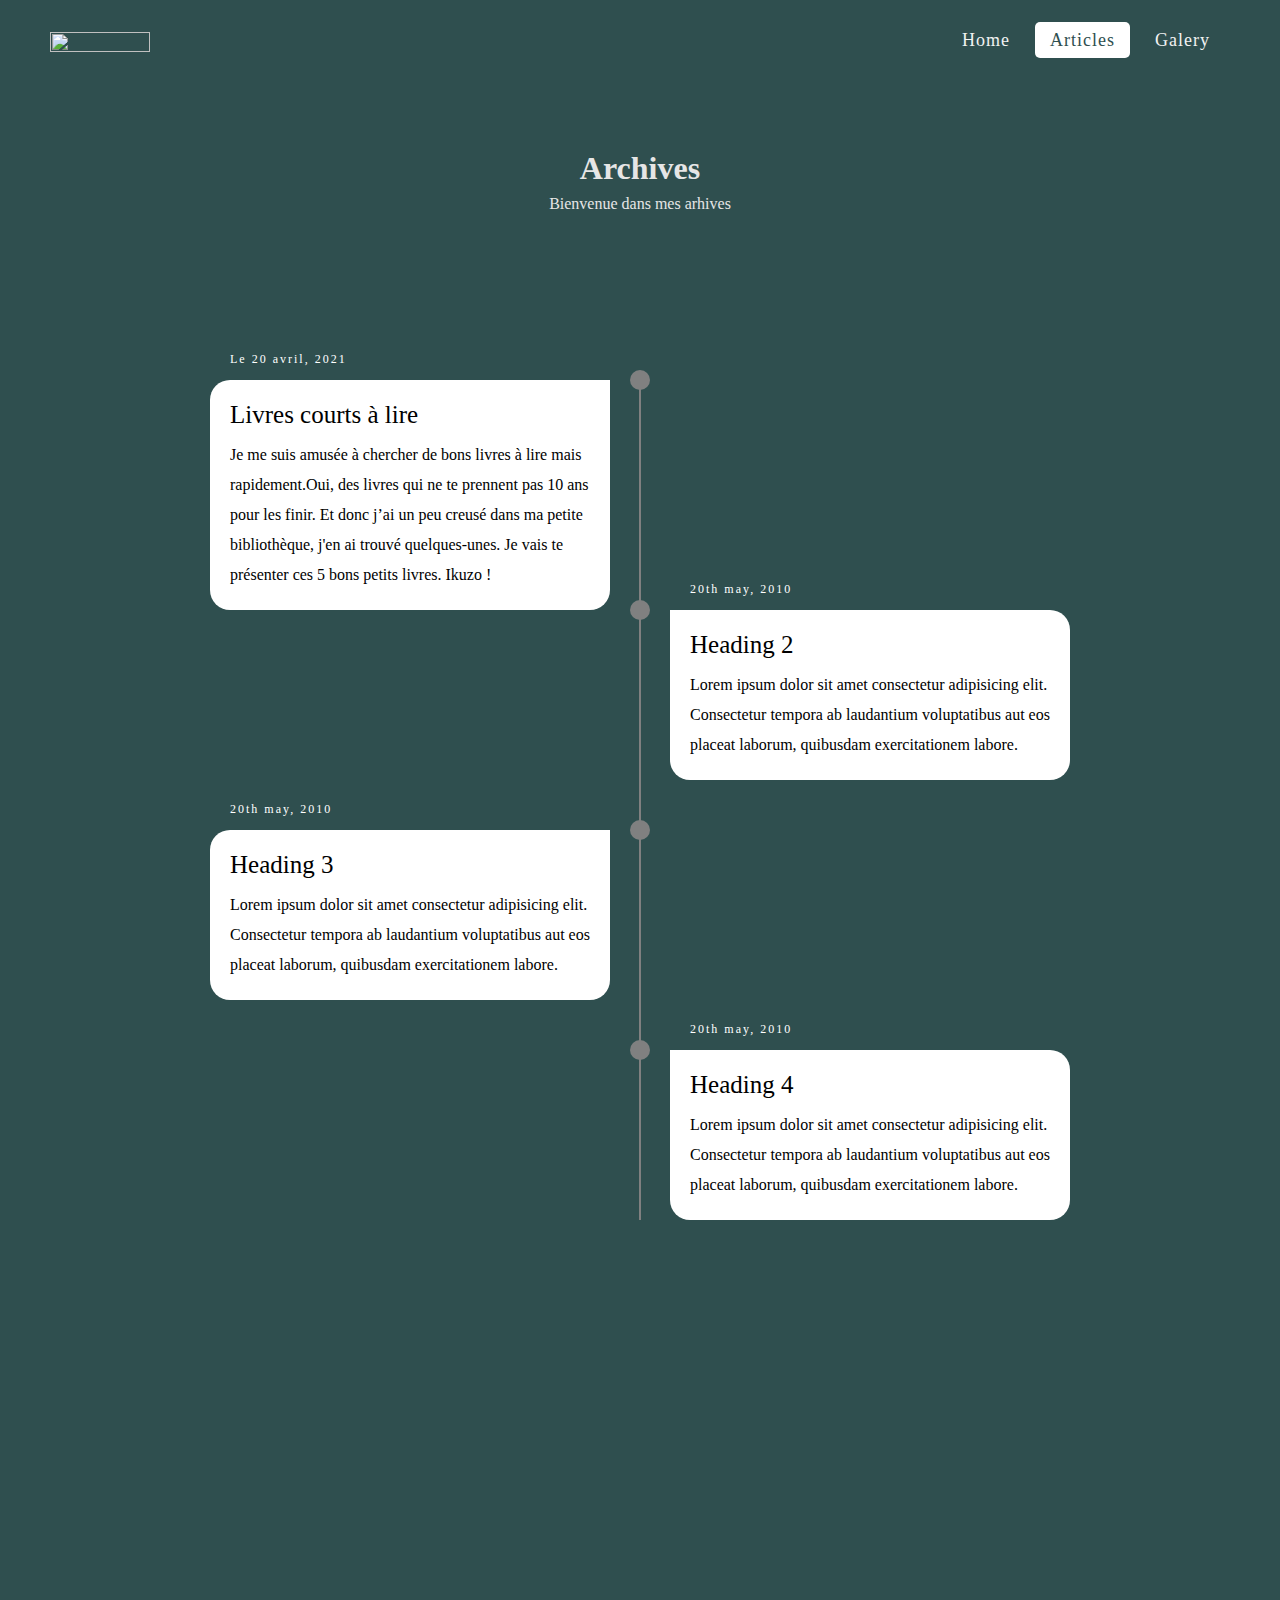
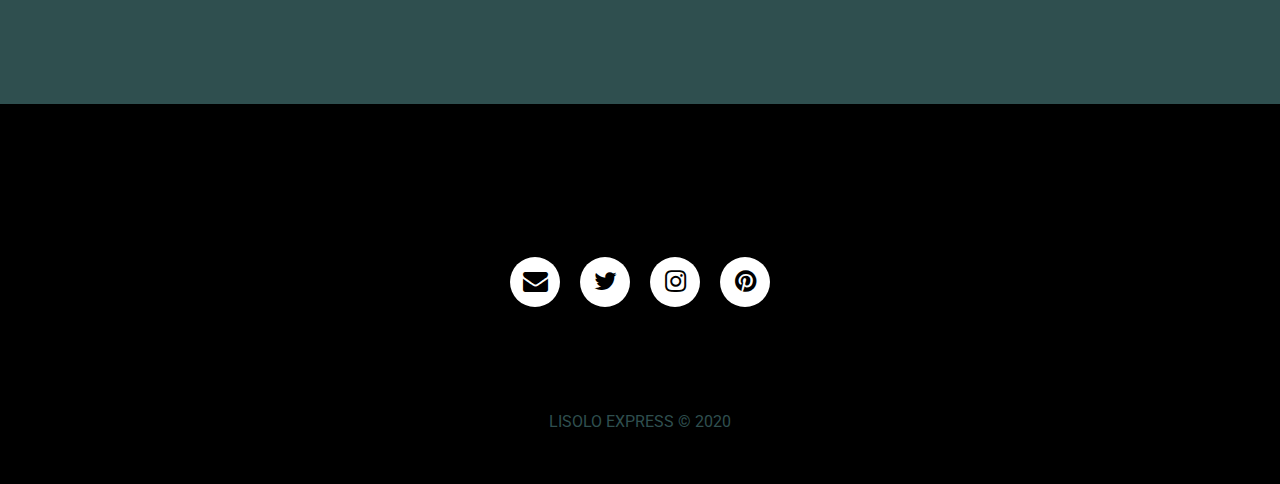
==== article.html @ f115fb44 "Add files via upload" ====
<!DOCTYPE html>
<html lang="en">
<head>
    <meta charset="UTF-8">
    <title>Archives</title>
    <link rel="stylesheet" href="article.css">
    <link rel="stylesheet" type="text/js" href="script.js">
    <link rel="stylesheet" type="text/js" href="article.js">
    <link rel="stylesheet" href="https://cdnjs.cloudflare.com/ajax/libs/font-awesome/4.7.0/css/font-awesome.min.css">
    <link rel="icon" type="image/png" sizes="16x16" href="logo4.png">
    <script src="https://kit.fontawesome.com/c1c1c878f5.js" crossorigin="anonymous"></script>
    <meta http-equiv="X-UA-compatible" content="ie-edge">
    <meta name="viewport" content="width=device-width, initial-scale=1.0"> 

</head>

<body>

<nav>
      <div class="logo"><a href="index.html"><img src="logo.png"></a></div>
      <input type="checkbox" id="click">
      <label for="click" class="menu-btn">
        <i class="fas fa-bars"></i>
      </label>
      <ul>
        <li><a href="index.html">Home</a></li>
        <li><a class="active" href="">Articles</a></li>
        <li><a href="gallery.html">Galery</a></li>

      </ul>
</nav>
 
<div class="top-section">
    <h1>Archives</h1>
    <p>Bienvenue dans mes arhives</p>
</div>



  <div class="container">
  <div class="timeline">
    <ul>
      <a class="sujet" href="article1.html">
        <li>
        <div class="timeline-content">
          <h3 class="date">Le 20 avril, 2021</h3>
          <h1>Livres courts à lire</h1>
          <p>Je me suis amusée à chercher de bons livres à lire mais rapidement.Oui, des livres qui ne te prennent pas 10 ans pour les finir. Et donc j’ai un peu creusé dans ma petite bibliothèque, j'en ai trouvé quelques-unes. Je vais te présenter ces 5 bons petits livres. Ikuzo !</p>
        </div>
      </li>
      </a>
      
      <li>
        <div class="timeline-content">
          <h3 class="date">20th may, 2010</h3>
          <h1>Heading 2</h1>
          <p>Lorem ipsum dolor sit amet consectetur adipisicing elit. Consectetur tempora ab laudantium voluptatibus aut eos placeat laborum, quibusdam exercitationem labore.</p>
        </div>
      </li>
      <li>
        <div class="timeline-content">
          <h3 class="date">20th may, 2010</h3>
          <h1>Heading 3</h1>
          <p>Lorem ipsum dolor sit amet consectetur adipisicing elit. Consectetur tempora ab laudantium voluptatibus aut eos placeat laborum, quibusdam exercitationem labore.</p>
        </div>
      </li>
      <li>
        <div class="timeline-content">
          <h3 class="date">20th may, 2010</h3>
          <h1>Heading 4</h1>
          <p>Lorem ipsum dolor sit amet consectetur adipisicing elit. Consectetur tempora ab laudantium voluptatibus aut eos placeat laborum, quibusdam exercitationem labore.</p>
        </div>
      </li>
    </ul>
  </div>
</div>








  </div>



</div>



<footer>
  <div class="social-menu">
        <ul class="social">
          <li class="reseau"><a class="net" href=""><i class="fa fa-envelope"></i></a></li> 
          <li class="reseau"><a class="net" href=""><i class="fa fa-twitter"></i></a></li> 
          <li class="reseau"><a class="net" href=""><i class="fa fa-instagram"></i></a></li> 
          <li class="reseau"><a class="net" href=""><i class="fa fa-pinterest"></i></a></li>
        </ul> 
   </div>
      <p>LISOLO EXPRESS &copy; 2020</p>
</footer>


</body>
</html>
---- article.css ----
@import url('https://fonts.googleapis.com/css?family=Roboto');
@import url('https://fonts.googleapis.com/css2?family=Poppins:wght@200;300;400;500;600;700&display=swap');
@import url('htpps://fonts.googleapis.com/css?family=Pacifico');
@import url("https://fonts.googleapis.com/css2?family=Montserrat:wght@300;500&display=swap");


* {
  box-sizing: border-box;
  margin: 0;
  padding: 0;
}


body {
	background-color: #2F4F4F; 
	overflow-x: hidden; 
	-webkit-font-smoothing: antialiased; 
  line-height: 1.5;
  font-weight: 400;
  color: #ffffff;
	margin: 0;
	padding: 0;
}

img {
    height: 100%;
    width: 100%;
}

nav{
  display: flex;
  height: 80px;
  width: 100%;
  background: #2F4F4F; 
  align-items: center;
  justify-content: space-between;
  padding: 0 50px 0 50px;
  flex-wrap: wrap;
}
nav .logo{
    background-color: #2F4F4F;
    overflow: hidden;
    justify-content: space-between;
}
nav .logo img{
    float: left;
    margin-top: 10px;
    width: 100px;
}
nav ul{
  display: flex;
  flex-wrap: wrap;
  list-style: none;
}
nav ul li{
  margin: 0 5px;
}
nav ul li a{
  color: #f2f2f2;
  text-decoration: none;
  font-size: 18px;
  font-weight: 500;
  padding: 8px 15px;
  border-radius: 5px;
  letter-spacing: 1px;
  transition: all 0.3s ease;
}
nav ul li a.active,
nav ul li a:hover{
  color: #2F4F4F; 
  background: #fff;
}
nav .menu-btn i{
  color: #fff;
  font-size: 22px;
  cursor: pointer;
  display: none;
}
input[type="checkbox"]{
  display: none;
}
@media (max-width: 1000px){
  nav{
    padding: 0 40px 0 50px;
  }
}
@media (max-width: 920px) {
  nav .menu-btn i{
    display: block;
  }
  #click:checked ~ .menu-btn i:before{
    content: "\f00d";
  }
  nav ul{
    position: fixed;
    top: 80px;
    left: -100%;
    background: #2F4F4F; 
    height: 100vh;
    width: 100%;
    text-align: center;
    display: block;
    transition: all 0.3s ease;
  }
  #click:checked ~ ul{
    left: 0;
  }
  nav ul li{
    width: 100%;
    margin: 40px 0;
  }
  nav ul li a{
    width: 100%;
    margin-left: -100%;
    display: block;
    font-size: 20px;
    transition: 0.6s cubic-bezier(0.68, -0.55, 0.265, 1.55);
  }
  #click:checked ~ ul li a{
    margin-left: 0px;
  }
  nav ul li a.active,
  nav ul li a:hover{
    background: none;
    color: #000;
  }
}



.top-section{
  text-align: center;
  padding: 4rem 0;
  max-width: 600px;
  margin: 0 auto;
  color: #E6E6E6;
}

.container {
  min-height: 100vh;
  width: 100%;
  display: flex;
  align-items: center;
  justify-content: center;
  padding: 100px 0;
  background-color: #2F4F4F; 
}
.timeline {
  width: 80%;
  height: auto;
  max-width: 800px;
  margin: 0 auto;
  position: relative;
}

.sujet{
  text-decoration: none;
  padding: 15px;
}
.timeline ul {
  list-style: none;
}

.timeline ul li {
  padding: 20px;
  background-color: #fff;
  color: #000;
  border-radius: 10px;
  margin-bottom: 20px;
}

.timeline h3{
  color: #fff;
}
.timeline ul li:last-child {
  margin-bottom: 0;
}
.timeline-content h1 {
  font-weight: 500;
  font-size: 25px;
  line-height: 30px;
  margin-bottom: 10px;
}
.timeline-content p {
  font-size: 16px;
  line-height: 30px;
  font-weight: 300;
}
.timeline-content .date {
  font-size: 12px;
  font-weight: 300;
  margin-bottom: 10px;
  letter-spacing: 2px;
}
@media only screen and (min-width: 768px) {
  .timeline:before {
    content: "";
    position: absolute;
    top: 0;
    left: 50%;
    transform: translateX(-50%);
    width: 2px;
    height: 100%;
    background-color: gray;
  }
  .timeline ul li {
    width: 50%;
    position: relative;
    margin-bottom: 50px;
  }
  .timeline ul li:nth-child(odd) {
    float: left;
    clear: right;
    transform: translateX(-30px);
    border-radius: 20px 0px 20px 20px;
  }
  .timeline ul li:nth-child(even) {
    float: right;
    clear: left;
    transform: translateX(30px);
    border-radius: 0px 20px 20px 20px;
  }
  .timeline ul li::before {
    content: "";
    position: absolute;
    height: 20px;
    width: 20px;
    border-radius: 50%;
    background-color: gray;
    top: 0px;
  }
  .timeline ul li:nth-child(odd)::before {
    transform: translate(50%, -50%);
    right: -30px;
  }
  .timeline ul li:nth-child(even)::before {
    transform: translate(-50%, -50%);
    left: -30px;
  }
  .timeline-content .date {
    position: absolute;
    top: -30px;
  }
  .timeline ul li:hover::before {
    background-color: aqua;
  }
}










footer {
    overflow-x: hidden; 
    font-family: roboto; 
    display: flex;
    justify-content: center;
    background-color: #000;
    color: #fff;
    padding: 50px;
    margin-top: 30vw;  
}

footer p{
    margin-top: 20vw;
    color: #2F4F4F;

}




.social-menu .social {
    position: absolute;
    left: 50%;
    transform: translate(-50%, -50%);
    padding: 0;
    margin: 0;
    display: flex;
    margin-top: 10vw;
}
.social-menu .social .reseau {
    list-style: none;
    margin: 0 10px;
}
.social-menu .social .reseau .fa {
    color: #000000;
    font-size: 25px;
    line-height: 50px;
    transition: .5s;
}
.social-menu .social .reseau .fa:hover {
    color: #ffffff;
}
.social-menu .social .reseau .net {
    position: relative;
    display: block;
    width: 50px;
    height: 50px;
    border-radius: 50%;
    background-color: white;
    text-align: center;
    transition: 0.5s;
    transform: translate(0,0px);
    box-shadow: 0px 7px 5px rgba(0, 0, 0, 0.5);
}
.social-menu .social .reseau .net:hover {
    transform: rotate(0deg) skew(0deg) translate(0, -10px);
}
.social-menu .social .reseau:nth-child(1) .net:hover {
    background-color: #3b5999;
}
.social-menu .social .reseau:nth-child(2) .net:hover {
    background-color: #55acee;
}
.social-menu .social .reseau:nth-child(3) .net:hover {
    background-color: #e4405f;
}
.social-menu .social .reseau:nth-child(4) .net:hover {
    background-color: #cd201f;
}
.social-menu .social .reseau:nth-child(5) .net:hover {
    background-color: #0077B5;
}



radial-gradient(#000 8%, transparent 8%),#2F4F4F;
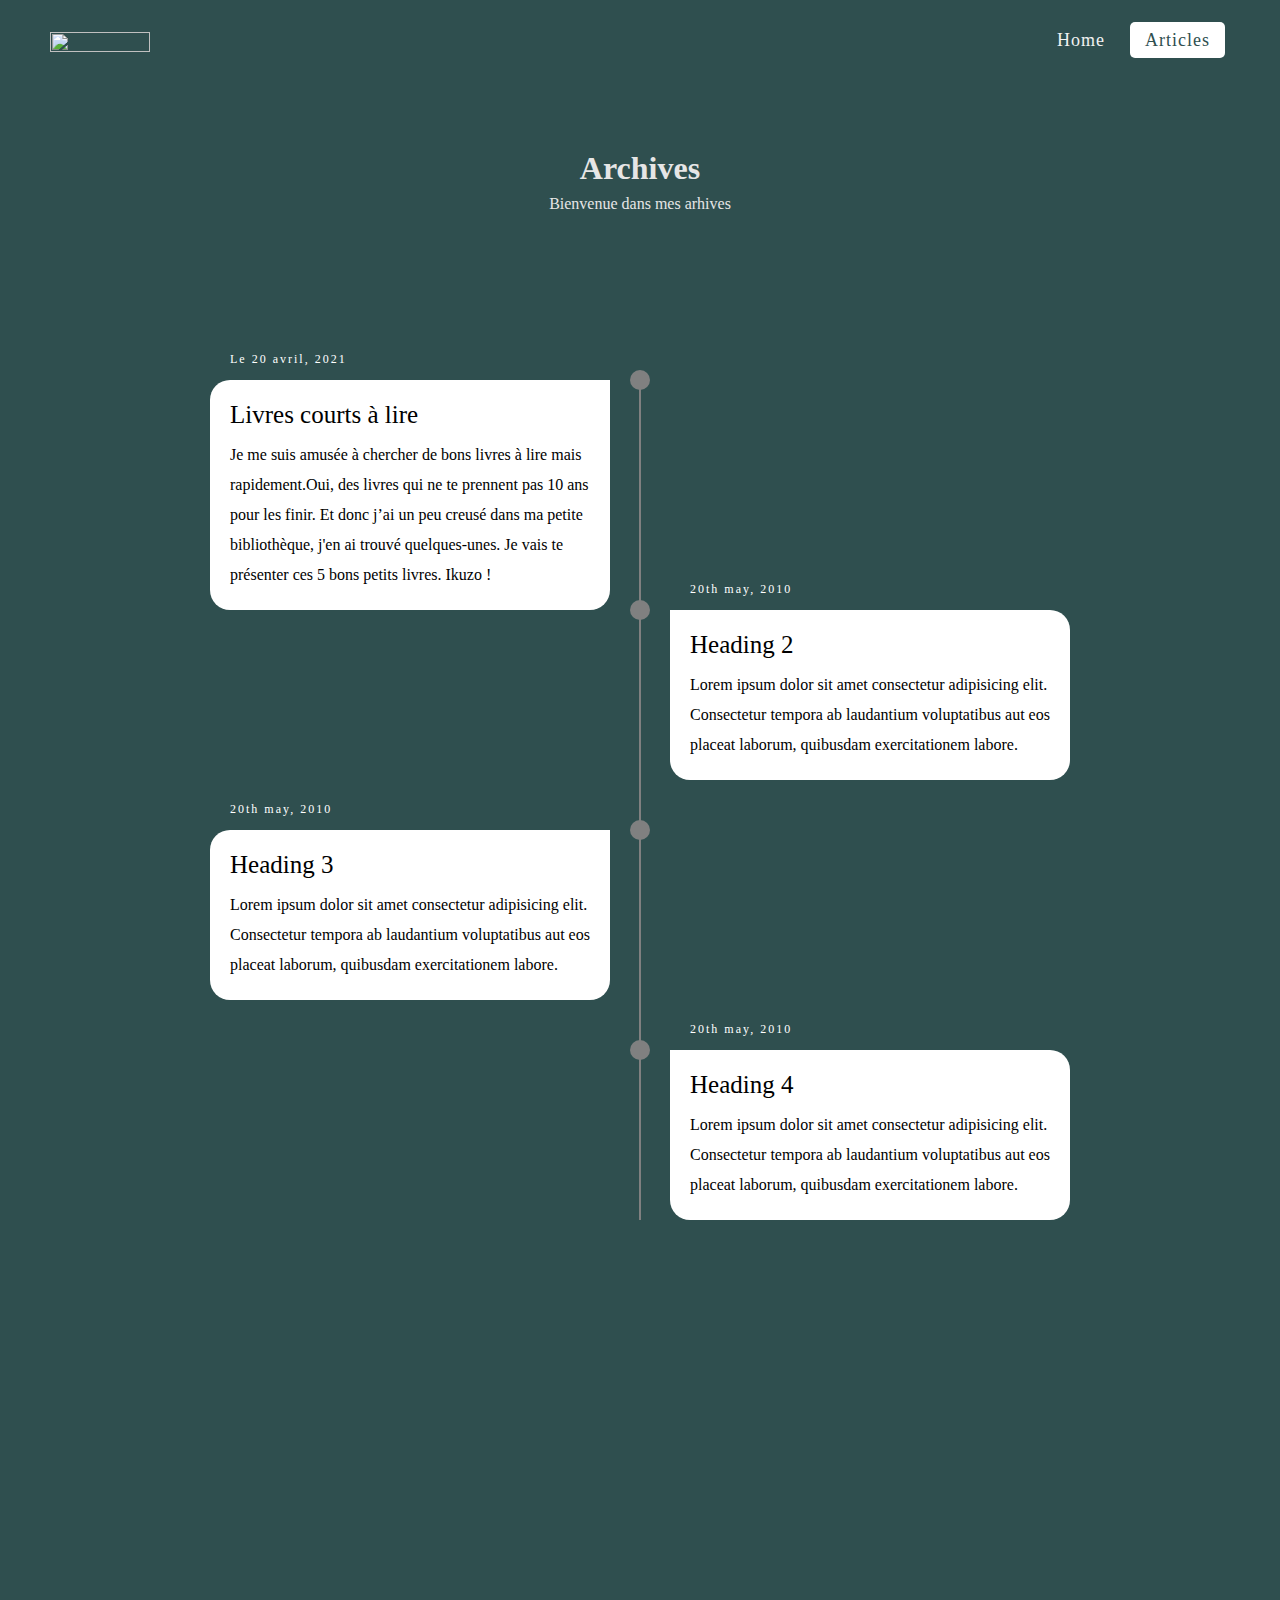
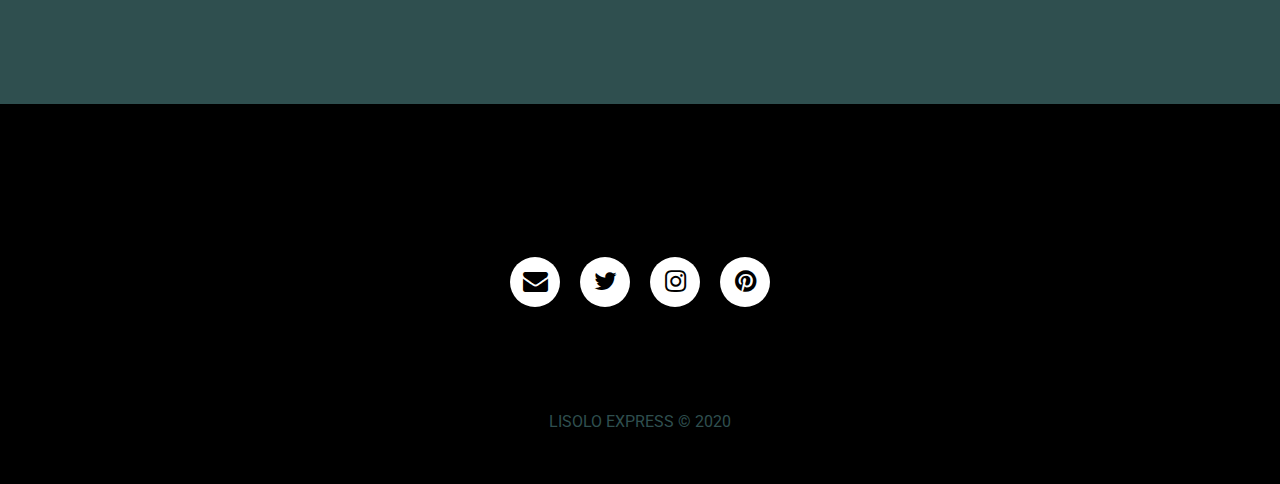
==== commit 949df264: "Update article.html" ====
--- a/article.html
+++ b/article.html
@@ -25,8 +25,6 @@
       <ul>
         <li><a href="index.html">Home</a></li>
         <li><a class="active" href="">Articles</a></li>
-        <li><a href="gallery.html">Galery</a></li>
-
       </ul>
 </nav>
  
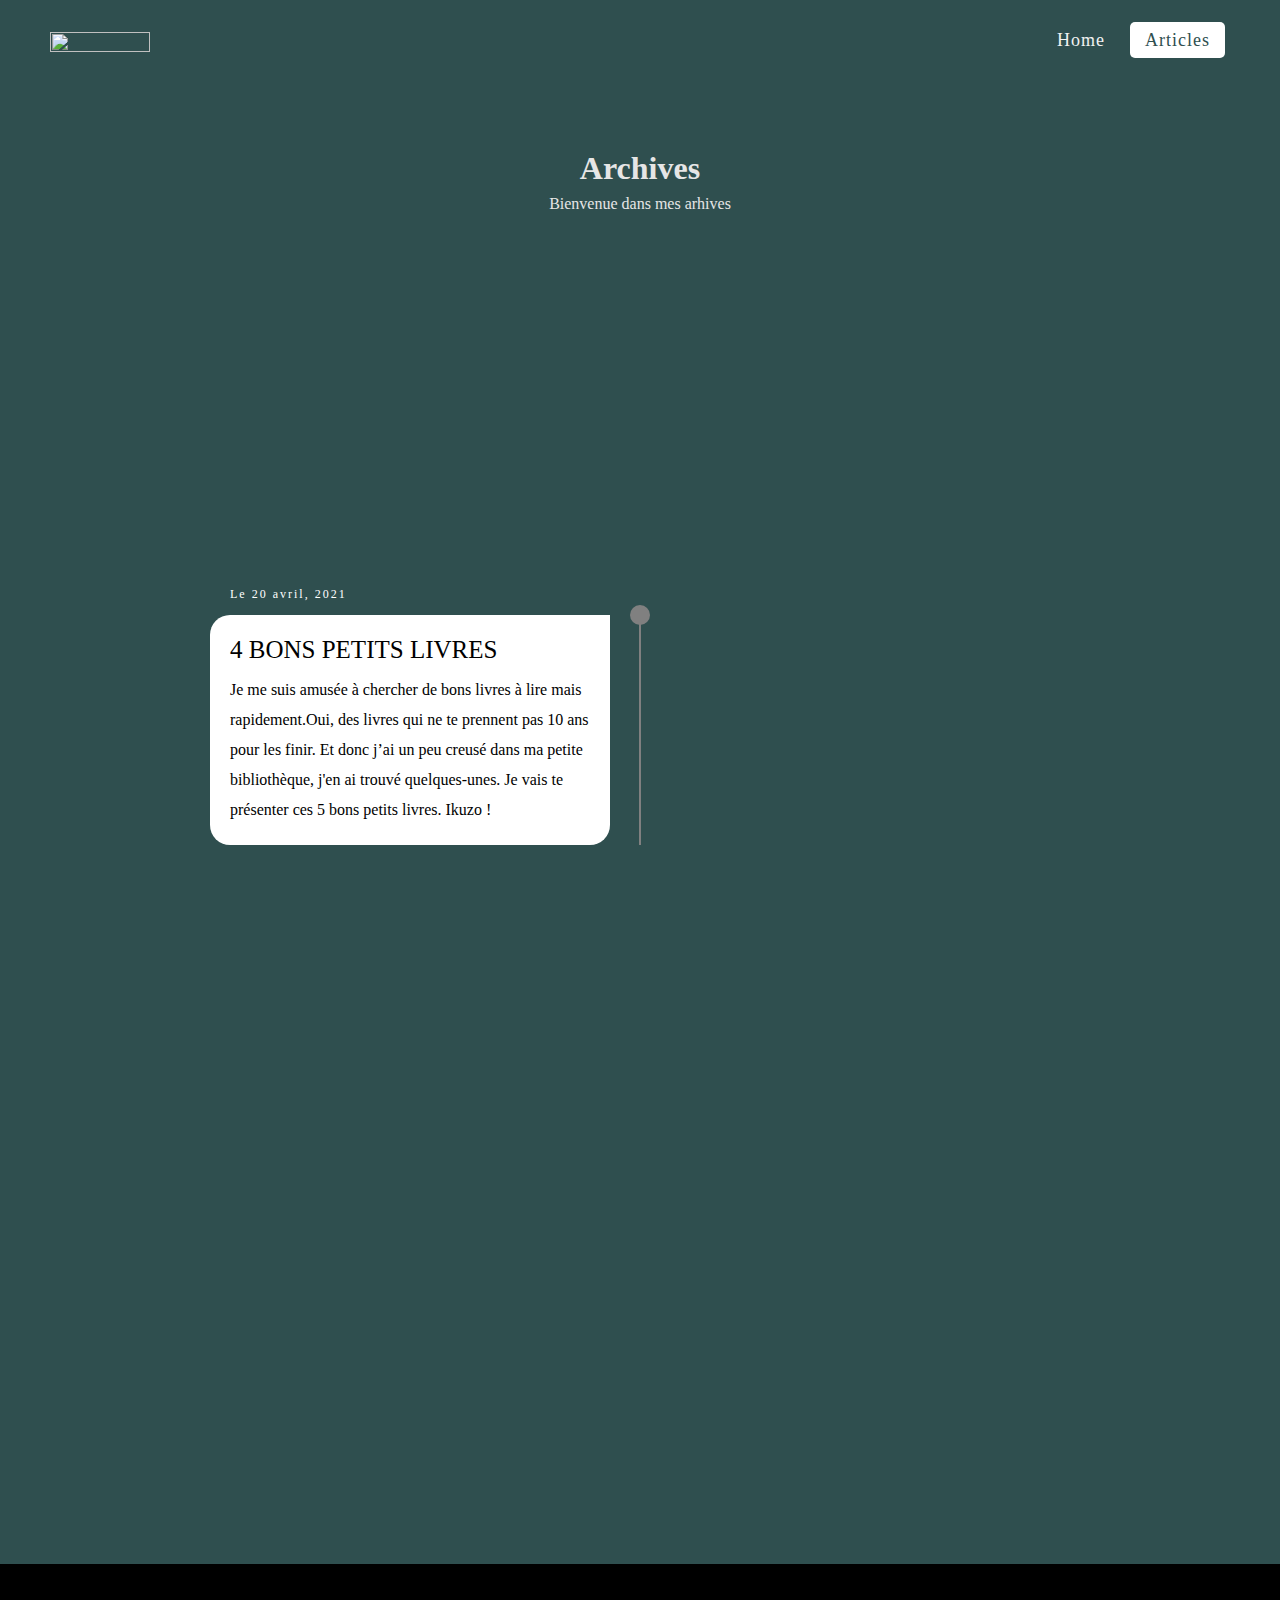
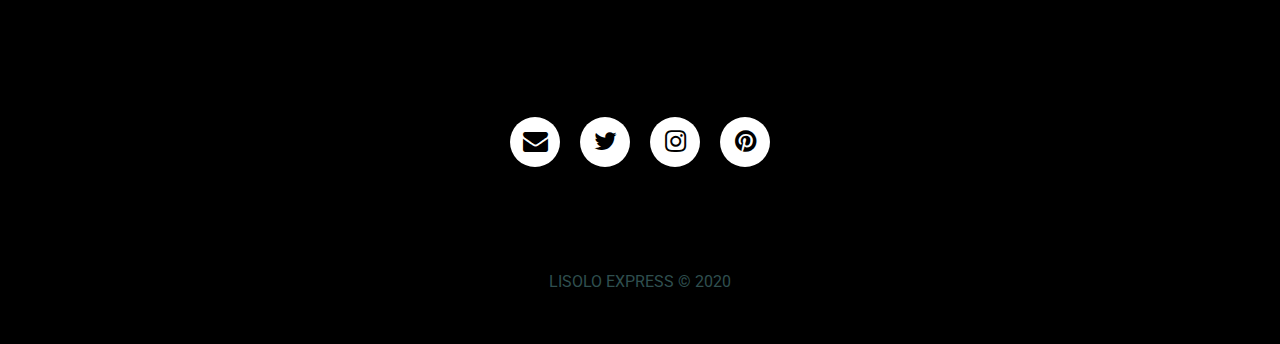
==== commit b7067d7e: "Update article.html" ====
--- a/article.html
+++ b/article.html
@@ -42,40 +42,13 @@
         <li>
         <div class="timeline-content">
           <h3 class="date">Le 20 avril, 2021</h3>
-          <h1>Livres courts à lire</h1>
+          <h1>4 BONS PETITS LIVRES</h1>
           <p>Je me suis amusée à chercher de bons livres à lire mais rapidement.Oui, des livres qui ne te prennent pas 10 ans pour les finir. Et donc j’ai un peu creusé dans ma petite bibliothèque, j'en ai trouvé quelques-unes. Je vais te présenter ces 5 bons petits livres. Ikuzo !</p>
         </div>
       </li>
       </a>
       
-      <li>
-        <div class="timeline-content">
-          <h3 class="date">20th may, 2010</h3>
-          <h1>Heading 2</h1>
-          <p>Lorem ipsum dolor sit amet consectetur adipisicing elit. Consectetur tempora ab laudantium voluptatibus aut eos placeat laborum, quibusdam exercitationem labore.</p>
-        </div>
-      </li>
-      <li>
-        <div class="timeline-content">
-          <h3 class="date">20th may, 2010</h3>
-          <h1>Heading 3</h1>
-          <p>Lorem ipsum dolor sit amet consectetur adipisicing elit. Consectetur tempora ab laudantium voluptatibus aut eos placeat laborum, quibusdam exercitationem labore.</p>
-        </div>
-      </li>
-      <li>
-        <div class="timeline-content">
-          <h3 class="date">20th may, 2010</h3>
-          <h1>Heading 4</h1>
-          <p>Lorem ipsum dolor sit amet consectetur adipisicing elit. Consectetur tempora ab laudantium voluptatibus aut eos placeat laborum, quibusdam exercitationem labore.</p>
-        </div>
-      </li>
-    </ul>
-  </div>
-</div>
-
-
-
-
+      
 
 
 
